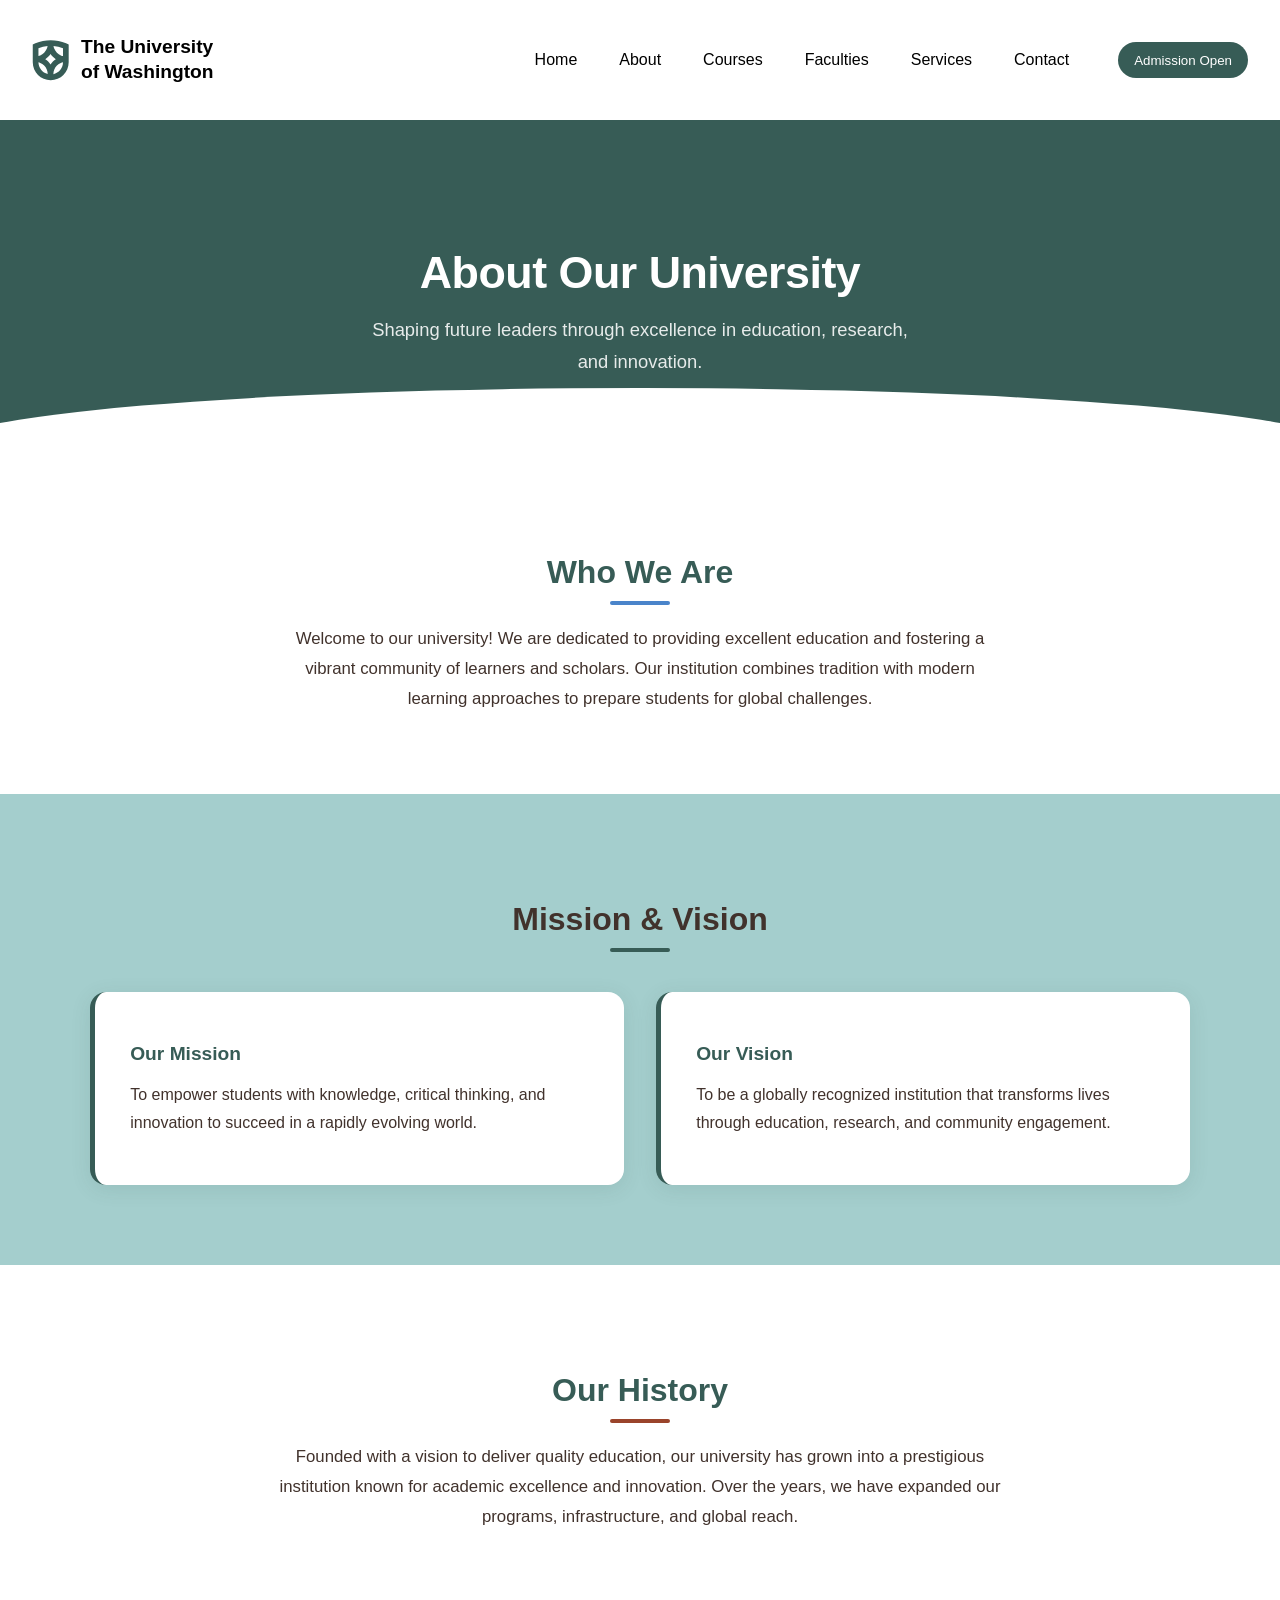
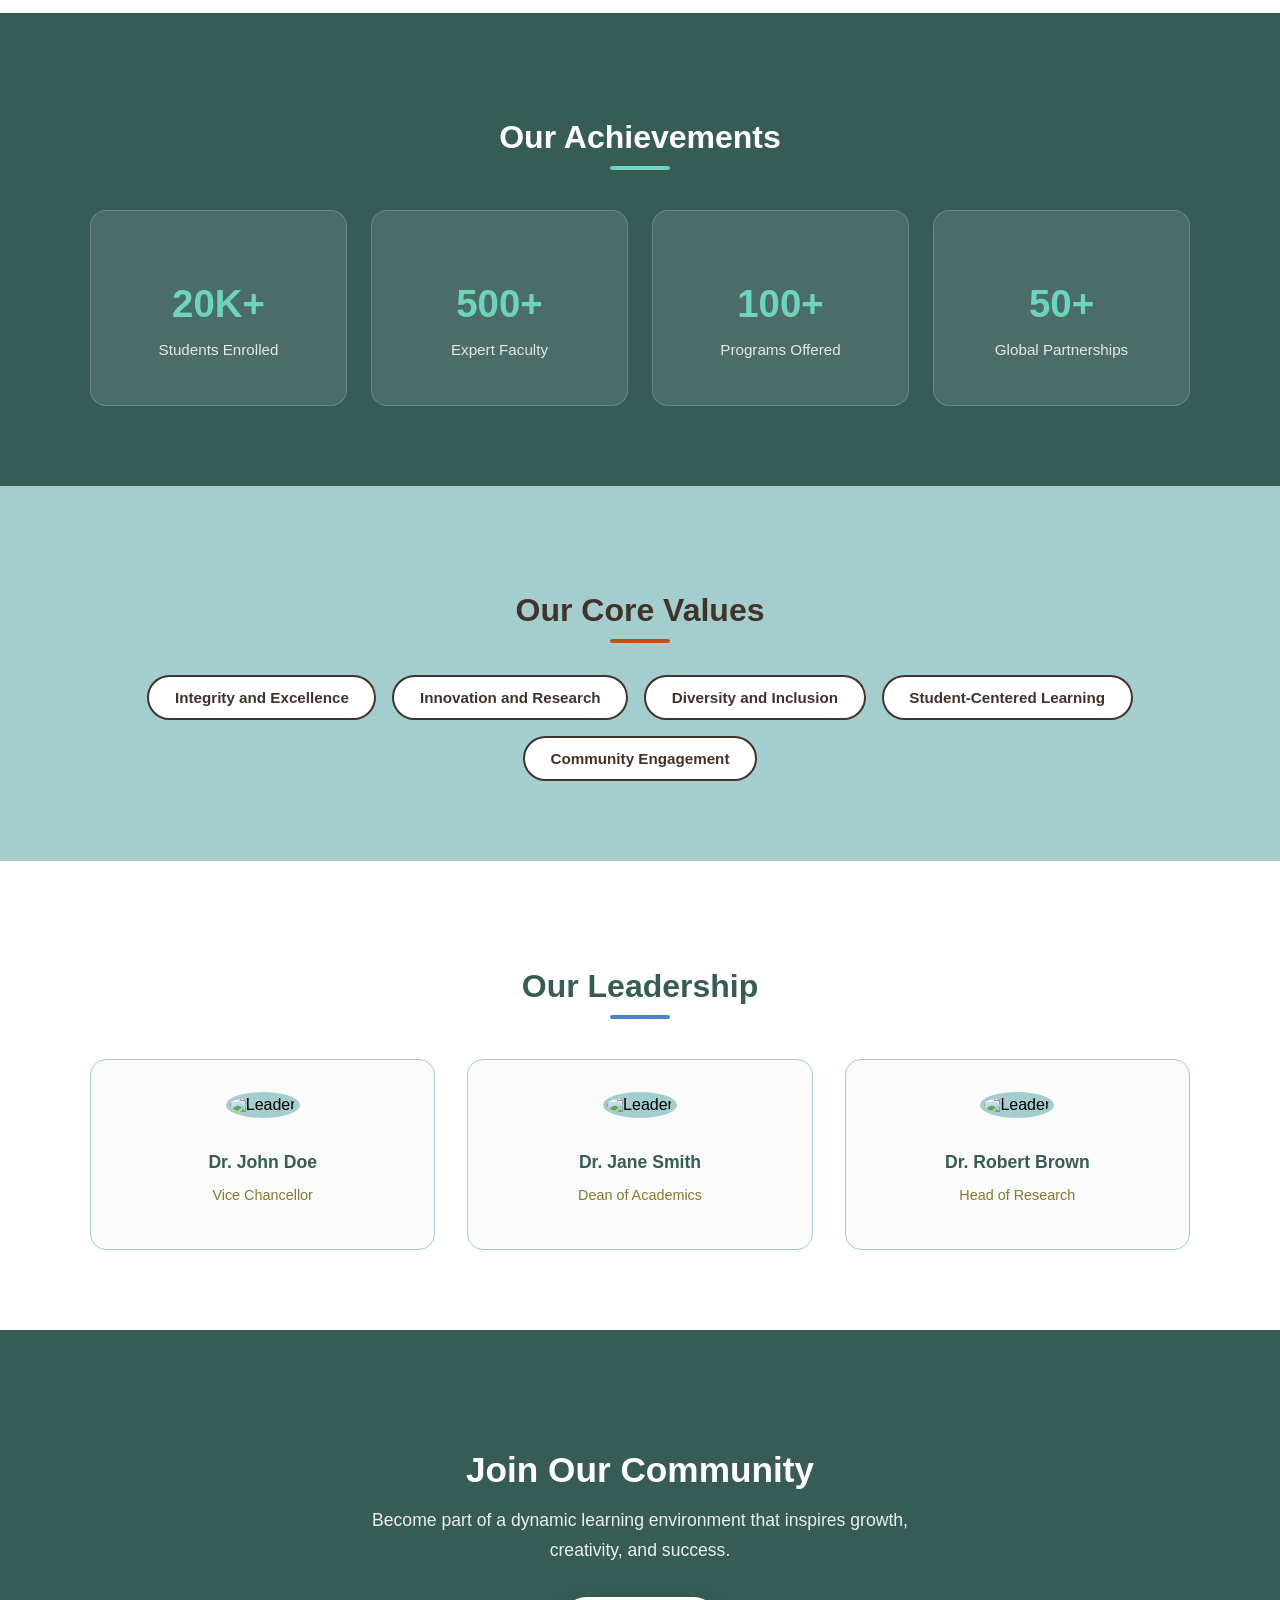
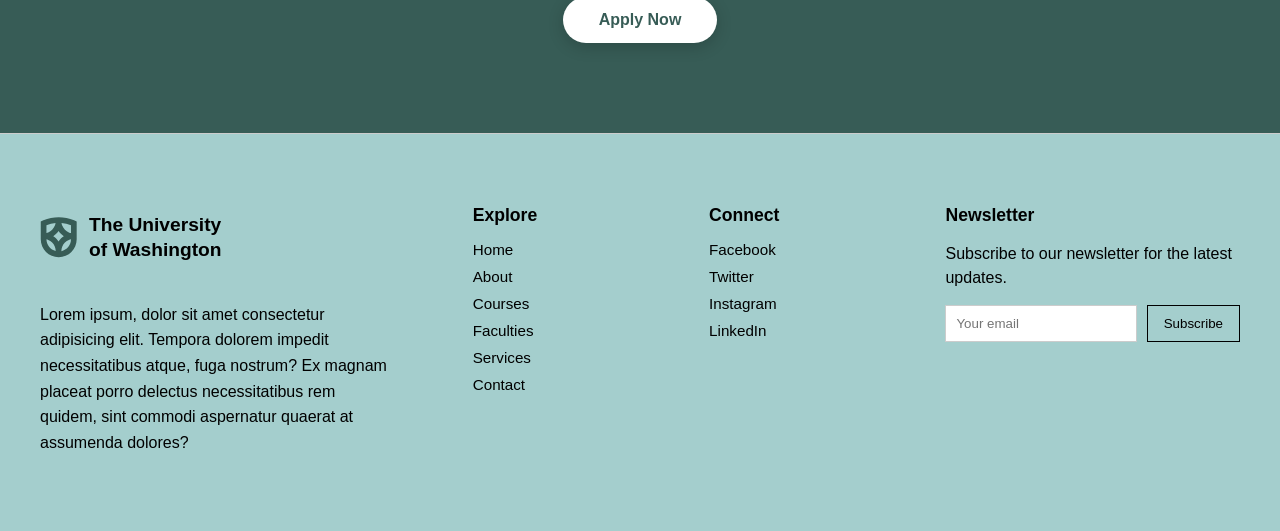
==== about.html @ 264a60ac "feat: add about and write css in about.css file" ====
<!DOCTYPE html>
<html lang="en">

<head>
    <meta charset="UTF-8">
    <meta name="viewport" content="width=device-width, initial-scale=1.0">
    <title>About Us</title>
    <link rel="stylesheet" href="about.css">
</head>

<body>
    <header>
        <nav>
            <div class="logoContainer">
                <a href="" class="logo">
                    <svg xmlns="http://www.w3.org/2000/svg" width="37" height="41" viewBox="0 0 37 41" fill="none"
                        id="Logo">
                        <g transform="translate(0, 0)
    rotate(0 18.5 20.5)" id="logogram" style="opacity: 1;">
                            <path fill="#375C56"
                                d="M6.44649 8.24049V15.9847C7.05349 15.8378 7.6496 15.6437 8.22926 15.4036C9.69678 14.7957 11.0302 13.9048 12.1534 12.7816C13.2766 11.6584 14.1675 10.325 14.7754 8.85746C15.1553 7.94029 15.42 6.98197 15.5651 6.00442C12.4602 6.30501 9.38828 7.05037 6.44649 8.24049ZM0.754395 4.49805V16.3243V22.0164V22.1943C0.754395 32.1165 8.7979 40.16 18.7201 40.16C28.6422 40.16 36.6857 32.1165 36.6857 22.1943V22.0164V16.3243V4.49805L34.0549 3.35287C24.2749 -0.904325 13.1652 -0.904325 3.38521 3.35287L0.754395 4.49805ZM6.44753 22.3563C6.52078 28.0198 10.43 32.7583 15.6961 34.0926C15.6936 32.5108 15.3808 30.9448 14.7754 29.4833C14.1675 28.0158 13.2766 26.6824 12.1534 25.5592C11.0302 24.436 9.69678 23.545 8.22926 22.9372C7.64993 22.6972 7.05418 22.5032 6.44753 22.3563ZM18.5422 24.4607C17.8615 23.4069 17.0696 22.4256 16.1783 21.5343C15.287 20.6429 14.3056 19.8511 13.2519 19.1704C14.3056 18.4897 15.287 17.6978 16.1783 16.8065C17.0696 15.9152 17.8615 14.9338 18.5422 13.88C19.2229 14.9338 20.0147 15.9152 20.9061 16.8065C21.7974 17.6978 22.7787 18.4897 23.8325 19.1704C22.7787 19.8511 21.7974 20.6429 20.9061 21.5343C20.0147 22.4256 19.2229 23.4069 18.5422 24.4607ZM21.3882 34.177C26.8584 32.9644 30.9556 28.1018 30.9934 22.2756C30.2635 22.4292 29.5476 22.6503 28.8551 22.9372C27.3876 23.545 26.0542 24.436 24.931 25.5592C23.8078 26.6824 22.9168 28.0158 22.309 29.4833C21.7011 30.9508 21.3882 32.5237 21.3882 34.1121V34.177ZM28.8551 15.4036C29.5476 15.6905 30.2636 15.9116 30.9936 16.0652V8.24049C27.938 7.00431 24.7419 6.24799 21.5145 5.97153C21.6585 6.96047 21.9248 7.93001 22.309 8.85746C22.9168 10.325 23.8078 11.6584 24.931 12.7816C26.0542 13.9048 27.3876 14.7957 28.8551 15.4036Z"
                                clip-rule="evenodd" fill-rule="evenodd"></path>
                        </g>
                        <g transform="" id="logotype" style="opacity: 1;"></g>
                    </svg>
                    <h3>The University <br>of Washington</h3>
                </a>
            </div>
            <div class="linksContainer">
                <div class="navLinks">
                    <a href="/index.html">Home</a>
                    <a href="/about.html">About</a>
                    <a href="/courses.html">Courses</a>
                    <a href="/faculties.html">Faculties</a>
                    <a href="/services.html">Services</a>
                    <a href="/contact.html">Contact</a>
                </div>
                <button class="admissionbtn">Admission Open</button>
            </div>
        </nav>
    </header>
    <main>

        <section class="about-hero">
            <div class="container">
                <h1>About Our University</h1>
                <p>
                    Shaping future leaders through excellence in education, research, and innovation.
                </p>
            </div>
        </section>

        <section class="about">
            <div class="container">
                <h2>Who We Are</h2>
                <p>
                    Welcome to our university! We are dedicated to providing excellent education
                    and fostering a vibrant community of learners and scholars. Our institution
                    combines tradition with modern learning approaches to prepare students for
                    global challenges.
                </p>
            </div>
        </section>

        <section class="mission-vision">
            <div class="container">
                <h2>Mission & Vision</h2>
                <div class="grid">
                    <div class="mission">
                        <h3>Our Mission</h3>
                        <p>
                            To empower students with knowledge, critical thinking, and innovation
                            to succeed in a rapidly evolving world.
                        </p>
                    </div>
                    <div class="vision">
                        <h3>Our Vision</h3>
                        <p>
                            To be a globally recognized institution that transforms lives through
                            education, research, and community engagement.
                        </p>
                    </div>
                </div>
            </div>
        </section>

        <section class="history">
            <div class="container">
                <h2>Our History</h2>
                <p>
                    Founded with a vision to deliver quality education, our university has grown
                    into a prestigious institution known for academic excellence and innovation.
                    Over the years, we have expanded our programs, infrastructure, and global reach.
                </p>
            </div>
        </section>

        <section class="achievements">
            <div class="container">
                <h2>Our Achievements</h2>
                <div class="stats">
                    <div>
                        <h3>20K+</h3>
                        <p>Students Enrolled</p>
                    </div>
                    <div>
                        <h3>500+</h3>
                        <p>Expert Faculty</p>
                    </div>
                    <div>
                        <h3>100+</h3>
                        <p>Programs Offered</p>
                    </div>
                    <div>
                        <h3>50+</h3>
                        <p>Global Partnerships</p>
                    </div>
                </div>
            </div>
        </section>

        <section class="values">
            <div class="container">
                <h2>Our Core Values</h2>
                <ul>
                    <li>Integrity and Excellence</li>
                    <li>Innovation and Research</li>
                    <li>Diversity and Inclusion</li>
                    <li>Student-Centered Learning</li>
                    <li>Community Engagement</li>
                </ul>
            </div>
        </section>

        <section class="leadership">
            <div class="container">
                <h2>Our Leadership</h2>
                <div class="team">
                    <div class="member">
                        <img src="https://images.pexels.com/photos/8197541/pexels-photo-8197541.jpeg" alt="Leader">
                        <h3>Dr. John Doe</h3>
                        <p>Vice Chancellor</p>
                    </div>
                    <div class="member">
                        <img src="https://images.pexels.com/photos/5212317/pexels-photo-5212317.jpeg" alt="Leader">
                        <h3>Dr. Jane Smith</h3>
                        <p>Dean of Academics</p>
                    </div>
                    <div class="member">
                        <img src="https://images.pexels.com/photos/6325958/pexels-photo-6325958.jpeg" alt="Leader">
                        <h3>Dr. Robert Brown</h3>
                        <p>Head of Research</p>
                    </div>
                </div>
            </div>
        </section>

        <section class="cta">
            <div class="container">
                <h2>Join Our Community</h2>
                <p>
                    Become part of a dynamic learning environment that inspires growth, creativity, and success.
                </p>
                <a href="#" class="btn">Apply Now</a>
            </div>
        </section>

    </main>
    <footer>
        <div class="logoContainer">
            <a href="" class="logo">
                <svg xmlns="http://www.w3.org/2000/svg" width="37" height="41" viewBox="0 0 37 41" fill="none"
                    id="Logo">
                    <g transform="translate(0, 0)
    rotate(0 18.5 20.5)" id="logogram" style="opacity: 1;">
                        <path fill="#375C56"
                            d="M6.44649 8.24049V15.9847C7.05349 15.8378 7.6496 15.6437 8.22926 15.4036C9.69678 14.7957 11.0302 13.9048 12.1534 12.7816C13.2766 11.6584 14.1675 10.325 14.7754 8.85746C15.1553 7.94029 15.42 6.98197 15.5651 6.00442C12.4602 6.30501 9.38828 7.05037 6.44649 8.24049ZM0.754395 4.49805V16.3243V22.0164V22.1943C0.754395 32.1165 8.7979 40.16 18.7201 40.16C28.6422 40.16 36.6857 32.1165 36.6857 22.1943V22.0164V16.3243V4.49805L34.0549 3.35287C24.2749 -0.904325 13.1652 -0.904325 3.38521 3.35287L0.754395 4.49805ZM6.44753 22.3563C6.52078 28.0198 10.43 32.7583 15.6961 34.0926C15.6936 32.5108 15.3808 30.9448 14.7754 29.4833C14.1675 28.0158 13.2766 26.6824 12.1534 25.5592C11.0302 24.436 9.69678 23.545 8.22926 22.9372C7.64993 22.6972 7.05418 22.5032 6.44753 22.3563ZM18.5422 24.4607C17.8615 23.4069 17.0696 22.4256 16.1783 21.5343C15.287 20.6429 14.3056 19.8511 13.2519 19.1704C14.3056 18.4897 15.287 17.6978 16.1783 16.8065C17.0696 15.9152 17.8615 14.9338 18.5422 13.88C19.2229 14.9338 20.0147 15.9152 20.9061 16.8065C21.7974 17.6978 22.7787 18.4897 23.8325 19.1704C22.7787 19.8511 21.7974 20.6429 20.9061 21.5343C20.0147 22.4256 19.2229 23.4069 18.5422 24.4607ZM21.3882 34.177C26.8584 32.9644 30.9556 28.1018 30.9934 22.2756C30.2635 22.4292 29.5476 22.6503 28.8551 22.9372C27.3876 23.545 26.0542 24.436 24.931 25.5592C23.8078 26.6824 22.9168 28.0158 22.309 29.4833C21.7011 30.9508 21.3882 32.5237 21.3882 34.1121V34.177ZM28.8551 15.4036C29.5476 15.6905 30.2636 15.9116 30.9936 16.0652V8.24049C27.938 7.00431 24.7419 6.24799 21.5145 5.97153C21.6585 6.96047 21.9248 7.93001 22.309 8.85746C22.9168 10.325 23.8078 11.6584 24.931 12.7816C26.0542 13.9048 27.3876 14.7957 28.8551 15.4036Z"
                            clip-rule="evenodd" fill-rule="evenodd"></path>
                    </g>
                    <g transform="" id="logotype" style="opacity: 1;"></g>
                </svg>
                <h3>The University <br>of Washington</h3>
            </a>
            <p>Lorem ipsum, dolor sit amet consectetur adipisicing elit. Tempora dolorem impedit necessitatibus atque,
                fuga nostrum? Ex magnam placeat porro delectus necessitatibus rem quidem, sint commodi aspernatur
                quaerat at assumenda dolores?</p>
        </div>
        <div class="column1">
            <h1>Explore</h1>
            <a href="">Home</a>
            <a href="">About</a>
            <a href="">Courses</a>
            <a href="">Faculties</a>
            <a href="">Services</a>
            <a href="">Contact</a>
        </div>
        <div class="column2">
            <h1>Connect</h1>
            <a href="">Facebook</a>
            <a href="">Twitter</a>
            <a href="">Instagram</a>
            <a href="">LinkedIn</a>
        </div>
        <div class="column3">
            <h1>Newsletter</h1>
            <p>Subscribe to our newsletter for the latest updates.</p>
            <form>
                <input type="email" placeholder="Your email">
                <button type="submit">Subscribe</button>
            </form>
        </div>
    </footer>
</body>

</html>
---- about.css ----
:root {
    --color-9a442b: #9a442b;
    --color-be8770: #be8770;
    --color-4a84ca: #4a84ca;
    --color-6cd5bf: #6cd5bf;
    --color-375c56: #375c56;
    --color-c35308: #c35308;
    --color-817b2e: #817b2e;
    --color-41322c: #41322c;
    --color-a4cecd: #a4cecd;
}

body {
    font-family: 'Poppins', sans-serif;
    margin: 0;
    padding: 0;
}

header {
    width: 100%;
}

nav {
    display: flex;
    justify-content: space-between;
    align-items: center;
    padding: 1rem 2rem;
}

.logo {
    display: flex;
    align-items: center;
    gap: 0.5rem;
    width: 100%;
    font: medium;
    text-decoration: none;
    color: black;
}

.linksContainer {
    display: flex;
    gap: 2rem;
}

.navLinks {
    display: flex;
    gap: 0.5rem;
}

.navLinks a {
    text-decoration: none;
    color: black;
    border: 1px solid white;
    border-radius: 50px;
    padding: 0.5rem 1rem;
    transition: all 0.3s ease;
}

.navLinks a:hover {
    background: white;
    color: var(--color-375c56);
}

.admissionbtn {
    background: var(--color-375c56);
    color: white;
    border: none;
    border-radius: 50px;
    padding: 0.5rem 1rem;
    cursor: pointer;
    transition: all 0.3s ease;
}

footer {
    background: var(--color-a4cecd);
}

footer {
    padding: 60px 40px;
    display: grid;
    grid-template-columns: 2fr 1fr 1fr 1.5fr;
    gap: 40px;
    border-top: 1px solid #ccc;
}

.logoContainer .logo {
    display: flex;
    align-items: center;
    gap: 12px;
    text-decoration: none;
}

.logoContainer h3 {
    font-size: 1.2rem;
    line-height: 1.3;
}

.logoContainer p {
    margin-top: 20px;
    line-height: 1.6;
    max-width: 350px;
}

footer h1 {
    font-size: 1.1rem;
    margin-bottom: 15px;
}

footer a {
    display: block;
    margin-bottom: 10px;
    text-decoration: none;
    font-size: 0.95rem;
    color: black;
}

.column3 p {
    margin-bottom: 15px;
    line-height: 1.5;
}

.column3 form {
    display: flex;
    gap: 10px;
}

.column3 input {
    flex: 1;
    padding: 10px;
    border: 1px solid #ccc;
    outline: none;
}

.column3 button {
    padding: 10px 16px;
    border: 1px solid #000;
    background: transparent;
    cursor: pointer;
}

@media (max-width: 900px) {
    footer {
        grid-template-columns: 1fr 1fr;
    }
}

@media (max-width: 600px) {
    footer {
        grid-template-columns: 1fr;
    }
}

main {
    padding: 0;
    overflow: hidden;
}

.container {
    max-width: 1100px;
    margin: 0 auto;
    padding: 0 2rem;
}

.about-hero {
    background: var(--color-375c56);
    color: #fff;
    padding: 90px 0 70px;
    text-align: center;
    position: relative;
}

.about-hero::after {
    content: '';
    position: absolute;
    bottom: -1px;
    left: 0;
    width: 100%;
    height: 60px;
    background: #fff;
    clip-path: ellipse(55% 100% at 50% 100%);
}

.about-hero h1 {
    font-size: 2.8rem;
    font-weight: 700;
    margin-bottom: 1rem;
    letter-spacing: -0.5px;
}

.about-hero p {
    font-size: 1.15rem;
    opacity: 0.88;
    max-width: 560px;
    margin: 0 auto;
    line-height: 1.7;
}

.about {
    background: #fff;
    padding: 80px 0;
    text-align: center;
}

.about h2 {
    font-size: 2rem;
    color: var(--color-375c56);
    margin-bottom: 1.2rem;
    position: relative;
    display: inline-block;
}

.about h2::after {
    content: '';
    display: block;
    width: 60px;
    height: 4px;
    background: var(--color-4a84ca);
    border-radius: 2px;
    margin: 10px auto 0;
}

.about p {
    font-size: 1.05rem;
    color: var(--color-41322c);
    max-width: 700px;
    margin: 0 auto;
    line-height: 1.8;
}

.mission-vision {
    background: var(--color-a4cecd);
    padding: 80px 0;
}

.mission-vision h2 {
    font-size: 2rem;
    color: var(--color-41322c);
    text-align: center;
    margin-bottom: 2.5rem;
}

.mission-vision h2::after {
    content: '';
    display: block;
    width: 60px;
    height: 4px;
    background: var(--color-375c56);
    border-radius: 2px;
    margin: 10px auto 0;
}

.mission-vision .grid {
    display: grid;
    grid-template-columns: 1fr 1fr;
    gap: 2rem;
}

.mission-vision .mission,
.mission-vision .vision {
    background: #fff;
    border-radius: 16px;
    padding: 2rem 2.2rem;
    box-shadow: 0 4px 20px rgba(55, 92, 86, 0.12);
    border-left: 5px solid var(--color-375c56);
    transition: transform 0.25s ease, box-shadow 0.25s ease;
}

.mission-vision .mission:hover,
.mission-vision .vision:hover {
    transform: translateY(-4px);
    box-shadow: 0 8px 28px rgba(55, 92, 86, 0.2);
}

.mission-vision h3 {
    font-size: 1.2rem;
    color: var(--color-375c56);
    margin-bottom: 0.8rem;
}

.mission-vision p {
    color: var(--color-41322c);
    line-height: 1.75;
}

.history {
    background: #fff;
    padding: 80px 0;
    text-align: center;
}

.history h2 {
    font-size: 2rem;
    color: var(--color-375c56);
    margin-bottom: 1.2rem;
}

.history h2::after {
    content: '';
    display: block;
    width: 60px;
    height: 4px;
    background: var(--color-9a442b);
    border-radius: 2px;
    margin: 10px auto 0;
}

.history p {
    font-size: 1.05rem;
    color: var(--color-41322c);
    max-width: 760px;
    margin: 0 auto;
    line-height: 1.8;
}

.achievements {
    background: var(--color-375c56);
    padding: 80px 0;
    text-align: center;
}

.achievements h2 {
    font-size: 2rem;
    color: #fff;
    margin-bottom: 2.5rem;
}

.achievements h2::after {
    content: '';
    display: block;
    width: 60px;
    height: 4px;
    background: var(--color-6cd5bf);
    border-radius: 2px;
    margin: 10px auto 0;
}

.achievements .stats {
    display: grid;
    grid-template-columns: repeat(4, 1fr);
    gap: 1.5rem;
}

.achievements .stats>div {
    background: rgba(255, 255, 255, 0.1);
    border: 1px solid rgba(255, 255, 255, 0.2);
    border-radius: 16px;
    padding: 2rem 1rem;
    backdrop-filter: blur(6px);
    transition: background 0.25s ease, transform 0.25s ease;
}

.achievements .stats>div:hover {
    background: rgba(255, 255, 255, 0.2);
    transform: translateY(-4px);
}

.achievements .stats h3 {
    font-size: 2.4rem;
    font-weight: 700;
    color: var(--color-6cd5bf);
    margin-bottom: 0.4rem;
}

.achievements .stats p {
    color: rgba(255, 255, 255, 0.85);
    font-size: 0.95rem;
}

.values {
    background: var(--color-a4cecd);
    padding: 80px 0;
    text-align: center;
}

.values h2 {
    font-size: 2rem;
    color: var(--color-41322c);
    margin-bottom: 2rem;
}

.values h2::after {
    content: '';
    display: block;
    width: 60px;
    height: 4px;
    background: var(--color-c35308);
    border-radius: 2px;
    margin: 10px auto 0;
}

.values ul {
    list-style: none;
    padding: 0;
    margin: 0;
    display: flex;
    flex-wrap: wrap;
    gap: 1rem;
    justify-content: center;
}

.values ul li {
    background: #fff;
    color: var(--color-41322c);
    padding: 0.75rem 1.6rem;
    border-radius: 50px;
    font-weight: 600;
    font-size: 0.95rem;
    border: 2px solid var(--color-41322c);
    transition: all 0.25s ease;
    cursor: default;
}

.values ul li:hover {
    background: var(--color-41322c);
    color: #fff;
}

.leadership {
    background: #fff;
    padding: 80px 0;
    text-align: center;
}

.leadership h2 {
    font-size: 2rem;
    color: var(--color-375c56);
    margin-bottom: 2.5rem;
}

.leadership h2::after {
    content: '';
    display: block;
    width: 60px;
    height: 4px;
    background: var(--color-4a84ca);
    border-radius: 2px;
    margin: 10px auto 0;
}

.leadership .team {
    display: grid;
    grid-template-columns: repeat(3, 1fr);
    gap: 2rem;
}

.leadership .member {
    border-radius: 16px;
    padding: 2rem 1.5rem;
    border: 1px solid var(--color-a4cecd);
    transition: box-shadow 0.25s ease, transform 0.25s ease;
    background: #fafafa;
}

.leadership .member:hover {
    box-shadow: 0 8px 28px rgba(74, 132, 202, 0.18);
    transform: translateY(-4px);
}

.leadership .member img {
    width: 100px;
    height: 100px;
    border-radius: 50%;
    object-fit: cover;
    border: 4px solid var(--color-a4cecd);
    margin-bottom: 1rem;
    background: var(--color-a4cecd);
}

.leadership .member h3 {
    font-size: 1.1rem;
    color: var(--color-375c56);
    margin-bottom: 0.3rem;
}

.leadership .member p {
    font-size: 0.9rem;
    color: var(--color-817b2e);
    font-weight: 500;
}

.cta {
    background: var(--color-375c56);
    padding: 90px 0;
    text-align: center;
    color: #fff;
}

.cta h2 {
    font-size: 2.2rem;
    margin-bottom: 1rem;
}

.cta p {
    font-size: 1.1rem;
    opacity: 0.9;
    max-width: 560px;
    margin: 0 auto 2rem;
    line-height: 1.7;
}

.cta .btn {
    display: inline-block;
    background: #fff;
    color: var(--color-375c56);
    font-weight: 700;
    font-size: 1rem;
    padding: 0.85rem 2.2rem;
    border-radius: 50px;
    text-decoration: none;
    transition: all 0.25s ease;
    box-shadow: 0 4px 16px rgba(0, 0, 0, 0.18);
}

.cta .btn:hover {
    background: var(--color-41322c);
    color: #fff;
    transform: translateY(-2px);
    box-shadow: 0 8px 24px rgba(0, 0, 0, 0.25);
}

@media (max-width: 900px) {
    .mission-vision .grid {
        grid-template-columns: 1fr;
    }

    .achievements .stats {
        grid-template-columns: repeat(2, 1fr);
    }

    .leadership .team {
        grid-template-columns: repeat(2, 1fr);
    }
}

@media (max-width: 600px) {
    .about-hero h1 {
        font-size: 2rem;
    }

    .achievements .stats {
        grid-template-columns: 1fr 1fr;
    }

    .leadership .team {
        grid-template-columns: 1fr;
    }
}
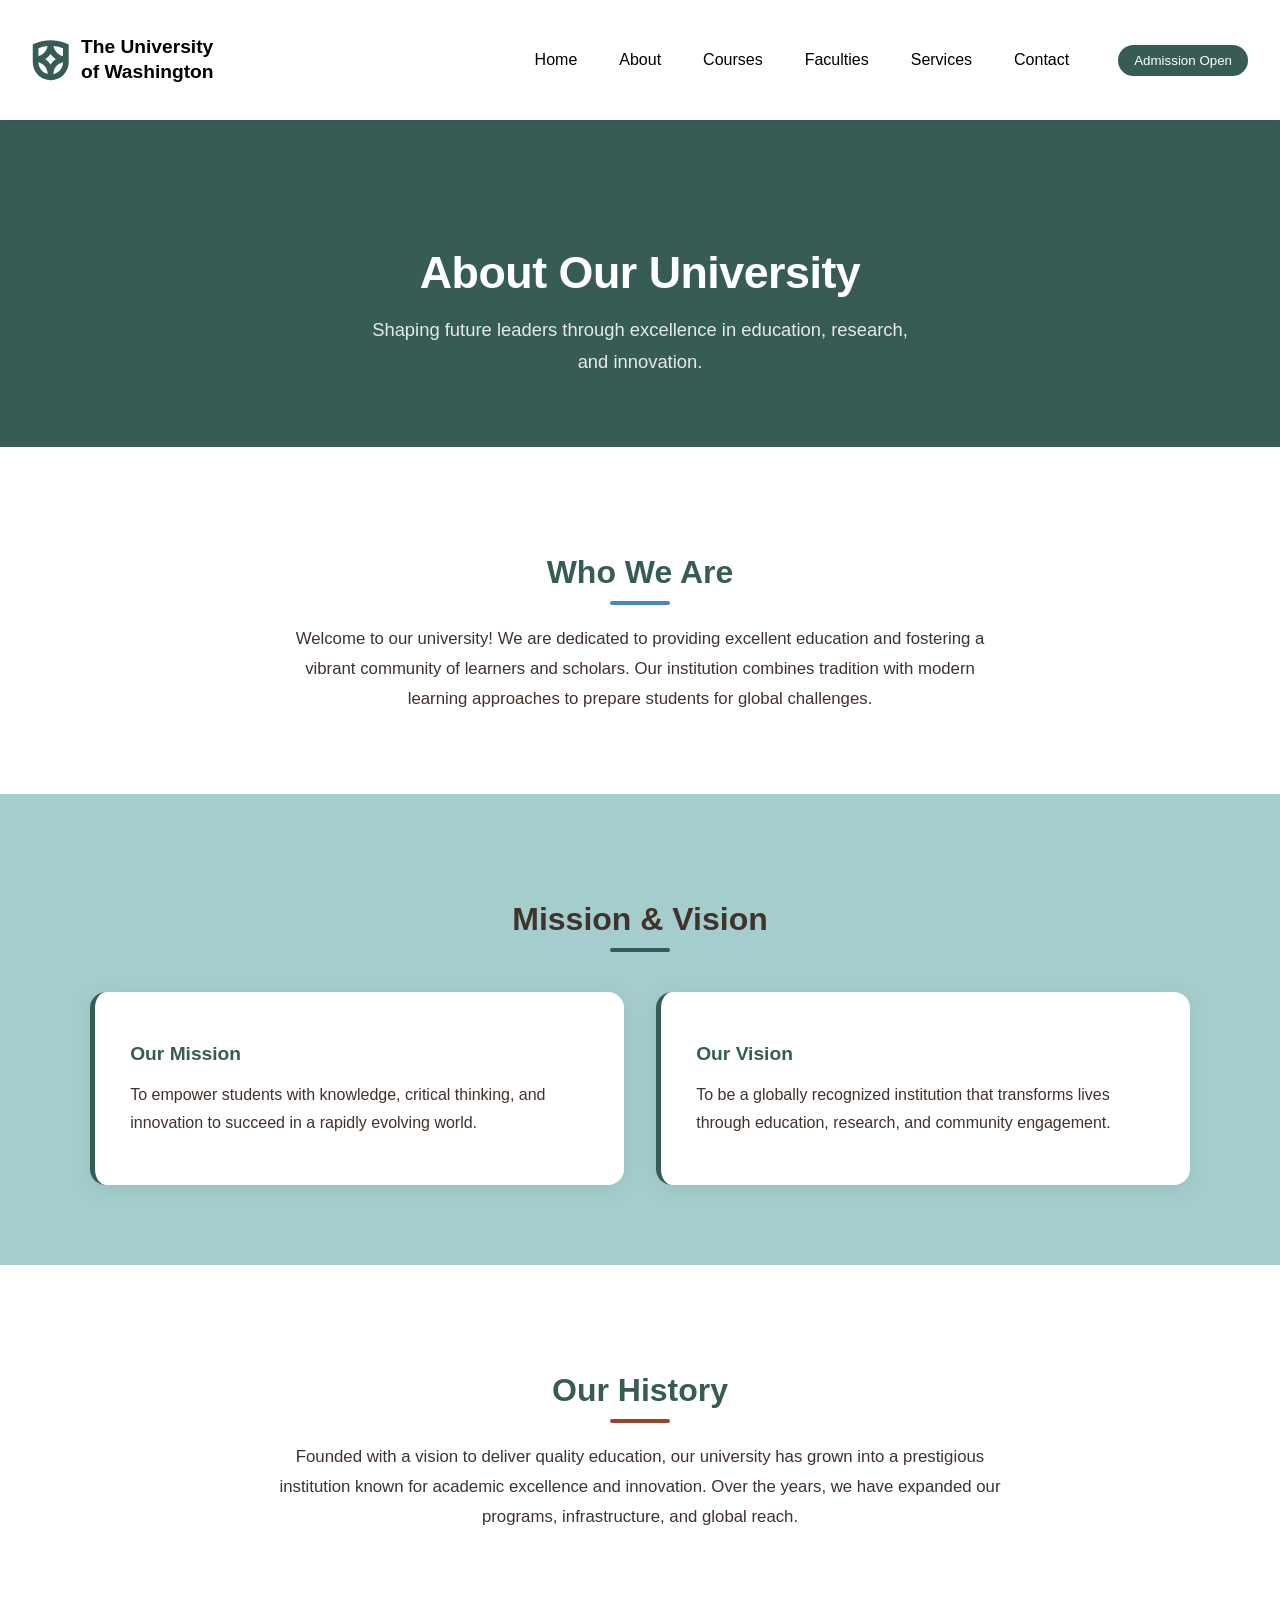
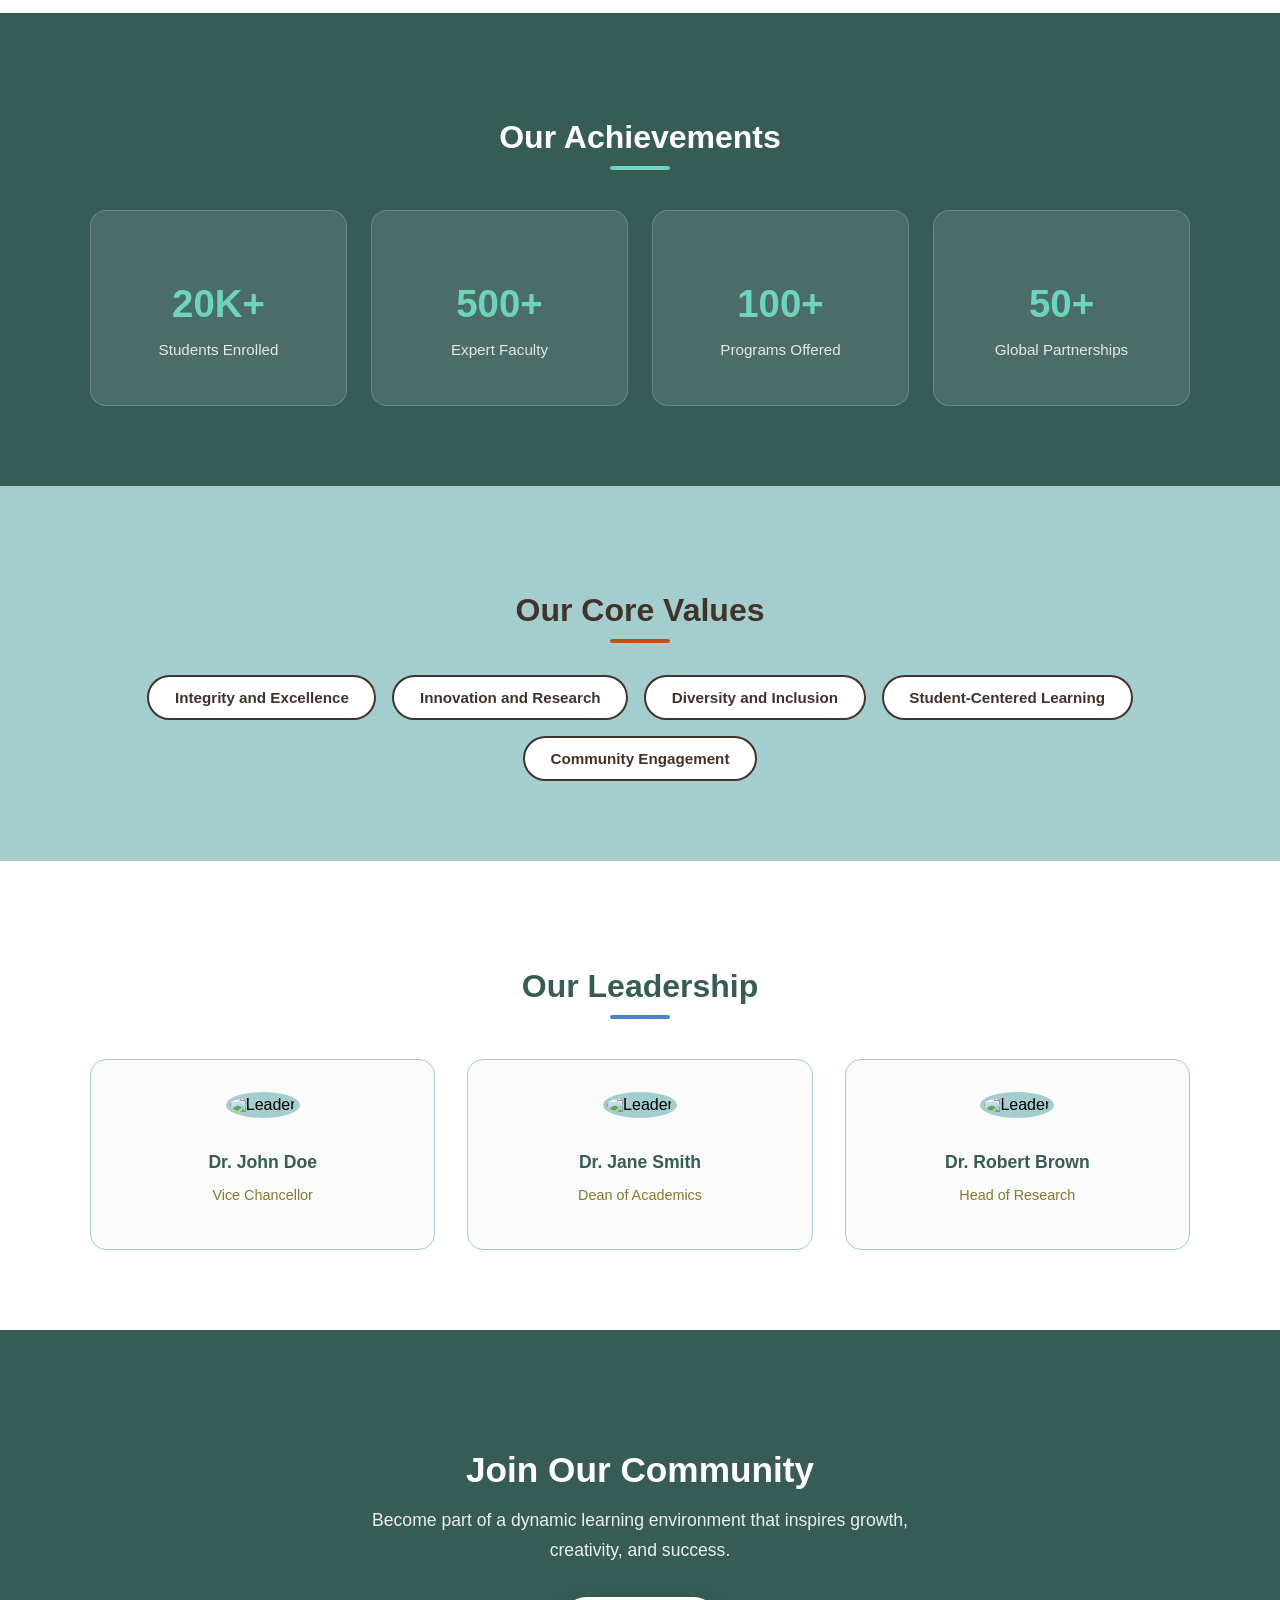
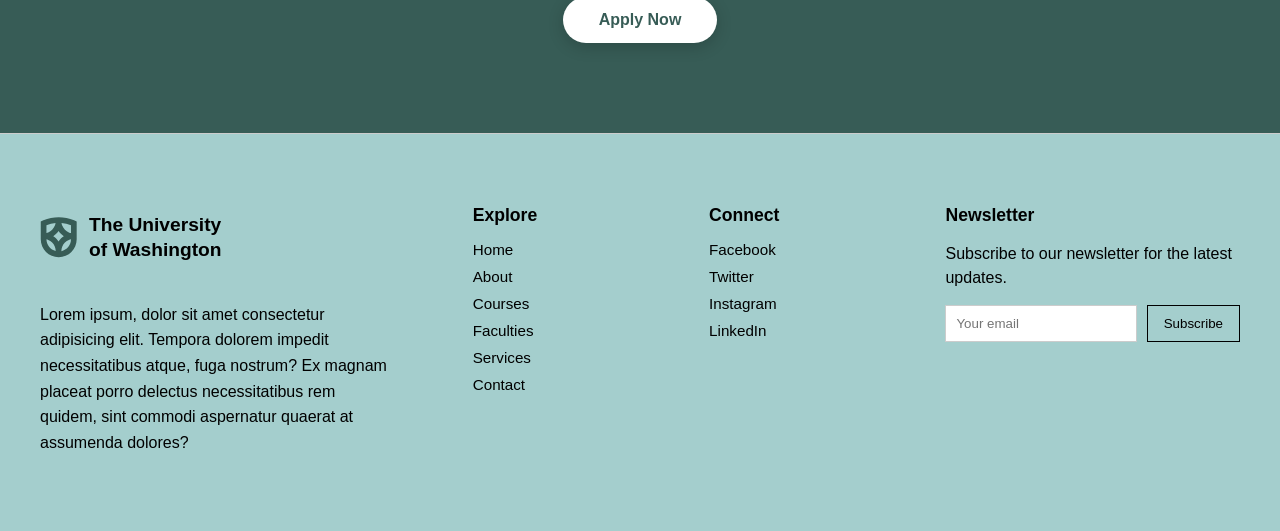
==== commit 566d0eff: "feat: implement sticky header and responsive navigation layout" ====
--- a/about.html
+++ b/about.html
@@ -10,25 +10,21 @@
 
 <body>
     <header>
-        <nav>
+        <nav id="mainNav">
             <div class="logoContainer">
                 <a href="" class="logo">
-                    <svg xmlns="http://www.w3.org/2000/svg" width="37" height="41" viewBox="0 0 37 41" fill="none"
-                        id="Logo">
-                        <g transform="translate(0, 0)
-    rotate(0 18.5 20.5)" id="logogram" style="opacity: 1;">
-                            <path fill="#375C56"
-                                d="M6.44649 8.24049V15.9847C7.05349 15.8378 7.6496 15.6437 8.22926 15.4036C9.69678 14.7957 11.0302 13.9048 12.1534 12.7816C13.2766 11.6584 14.1675 10.325 14.7754 8.85746C15.1553 7.94029 15.42 6.98197 15.5651 6.00442C12.4602 6.30501 9.38828 7.05037 6.44649 8.24049ZM0.754395 4.49805V16.3243V22.0164V22.1943C0.754395 32.1165 8.7979 40.16 18.7201 40.16C28.6422 40.16 36.6857 32.1165 36.6857 22.1943V22.0164V16.3243V4.49805L34.0549 3.35287C24.2749 -0.904325 13.1652 -0.904325 3.38521 3.35287L0.754395 4.49805ZM6.44753 22.3563C6.52078 28.0198 10.43 32.7583 15.6961 34.0926C15.6936 32.5108 15.3808 30.9448 14.7754 29.4833C14.1675 28.0158 13.2766 26.6824 12.1534 25.5592C11.0302 24.436 9.69678 23.545 8.22926 22.9372C7.64993 22.6972 7.05418 22.5032 6.44753 22.3563ZM18.5422 24.4607C17.8615 23.4069 17.0696 22.4256 16.1783 21.5343C15.287 20.6429 14.3056 19.8511 13.2519 19.1704C14.3056 18.4897 15.287 17.6978 16.1783 16.8065C17.0696 15.9152 17.8615 14.9338 18.5422 13.88C19.2229 14.9338 20.0147 15.9152 20.9061 16.8065C21.7974 17.6978 22.7787 18.4897 23.8325 19.1704C22.7787 19.8511 21.7974 20.6429 20.9061 21.5343C20.0147 22.4256 19.2229 23.4069 18.5422 24.4607ZM21.3882 34.177C26.8584 32.9644 30.9556 28.1018 30.9934 22.2756C30.2635 22.4292 29.5476 22.6503 28.8551 22.9372C27.3876 23.545 26.0542 24.436 24.931 25.5592C23.8078 26.6824 22.9168 28.0158 22.309 29.4833C21.7011 30.9508 21.3882 32.5237 21.3882 34.1121V34.177ZM28.8551 15.4036C29.5476 15.6905 30.2636 15.9116 30.9936 16.0652V8.24049C27.938 7.00431 24.7419 6.24799 21.5145 5.97153C21.6585 6.96047 21.9248 7.93001 22.309 8.85746C22.9168 10.325 23.8078 11.6584 24.931 12.7816C26.0542 13.9048 27.3876 14.7957 28.8551 15.4036Z"
-                                clip-rule="evenodd" fill-rule="evenodd"></path>
+                    <svg xmlns="http://www.w3.org/2000/svg" width="37" height="41" viewBox="0 0 37 41" fill="none" id="Logo">
+                        <g transform="translate(0, 0) rotate(0 18.5 20.5)" id="logogram" style="opacity: 1;">
+                            <path fill="#375C56" d="M6.44649 8.24049V15.9847C7.05349 15.8378 7.6496 15.6437 8.22926 15.4036C9.69678 14.7957 11.0302 13.9048 12.1534 12.7816C13.2766 11.6584 14.1675 10.325 14.7754 8.85746C15.1553 7.94029 15.42 6.98197 15.5651 6.00442C12.4602 6.30501 9.38828 7.05037 6.44649 8.24049ZM0.754395 4.49805V16.3243V22.0164V22.1943C0.754395 32.1165 8.7979 40.16 18.7201 40.16C28.6422 40.16 36.6857 32.1165 36.6857 22.1943V22.0164V16.3243V4.49805L34.0549 3.35287C24.2749 -0.904325 13.1652 -0.904325 3.38521 3.35287L0.754395 4.49805ZM6.44753 22.3563C6.52078 28.0198 10.43 32.7583 15.6961 34.0926C15.6936 32.5108 15.3808 30.9448 14.7754 29.4833C14.1675 28.0158 13.2766 26.6824 12.1534 25.5592C11.0302 24.436 9.69678 23.545 8.22926 22.9372C7.64993 22.6972 7.05418 22.5032 6.44753 22.3563ZM18.5422 24.4607C17.8615 23.4069 17.0696 22.4256 16.1783 21.5343C15.287 20.6429 14.3056 19.8511 13.2519 19.1704C14.3056 18.4897 15.287 17.6978 16.1783 16.8065C17.0696 15.9152 17.8615 14.9338 18.5422 13.88C19.2229 14.9338 20.0147 15.9152 20.9061 16.8065C21.7974 17.6978 22.7787 18.4897 23.8325 19.1704C22.7787 19.8511 21.7974 20.6429 20.9061 21.5343C20.0147 22.4256 19.2229 23.4069 18.5422 24.4607ZM21.3882 34.177C26.8584 32.9644 30.9556 28.1018 30.9934 22.2756C30.2635 22.4292 29.5476 22.6503 28.8551 22.9372C27.3876 23.545 26.0542 24.436 24.931 25.5592C23.8078 26.6824 22.9168 28.0158 22.309 29.4833C21.7011 30.9508 21.3882 32.5237 21.3882 34.1121V34.177ZM28.8551 15.4036C29.5476 15.6905 30.2636 15.9116 30.9936 16.0652V8.24049C27.938 7.00431 24.7419 6.24799 21.5145 5.97153C21.6585 6.96047 21.9248 7.93001 22.309 8.85746C22.9168 10.325 23.8078 11.6584 24.931 12.7816C26.0542 13.9048 27.3876 14.7957 28.8551 15.4036Z" clip-rule="evenodd" fill-rule="evenodd"></path>
                         </g>
-                        <g transform="" id="logotype" style="opacity: 1;"></g>
+                        <g id="logotype" style="opacity: 1;"></g>
                     </svg>
                     <h3>The University <br>of Washington</h3>
                 </a>
             </div>
             <div class="linksContainer">
                 <div class="navLinks">
-                    <a href="/index.html">Home</a>
+                    <a href="/">Home</a>
                     <a href="/about.html">About</a>
                     <a href="/courses.html">Courses</a>
                     <a href="/faculties.html">Faculties</a>
--- a/about.css
+++ b/about.css
@@ -18,6 +18,11 @@
 
 header {
     width: 100%;
+    position: sticky;
+    top: 0;
+    z-index: 1000;
+    background: white;
+    box-shadow: 0 1px 6px rgba(0, 0, 0, 0.07);
 }
 
 nav {
@@ -25,20 +30,22 @@
     justify-content: space-between;
     align-items: center;
     padding: 1rem 2rem;
+    position: relative;
 }
 
 .logo {
     display: flex;
     align-items: center;
     gap: 0.5rem;
-    width: 100%;
     font: medium;
     text-decoration: none;
     color: black;
+    white-space: nowrap;
 }
 
 .linksContainer {
     display: flex;
+    align-items: center;
     gap: 2rem;
 }
 
@@ -69,6 +76,11 @@
     padding: 0.5rem 1rem;
     cursor: pointer;
     transition: all 0.3s ease;
+    white-space: nowrap;
+}
+
+.admissionbtn:hover {
+    background: #2f4e47;
 }
 
 footer {
@@ -167,17 +179,6 @@
     padding: 90px 0 70px;
     text-align: center;
     position: relative;
-}
-
-.about-hero::after {
-    content: '';
-    position: absolute;
-    bottom: -1px;
-    left: 0;
-    width: 100%;
-    height: 60px;
-    background: #fff;
-    clip-path: ellipse(55% 100% at 50% 100%);
 }
 
 .about-hero h1 {
@@ -544,4 +545,27 @@
     .leadership .team {
         grid-template-columns: 1fr;
     }
+}
+
+@media (max-width: 720px) {
+    nav {
+        display: flex;
+        flex-direction: column;
+        gap: 1rem;
+    }
+
+    .linksContainer {
+        flex-direction: column;
+        width: 100%;
+        gap: 1.5rem;
+    }
+
+    .navLinks {
+        flex-wrap: wrap;
+        justify-content: center;
+    }
+
+    .admissionbtn {
+        width: 100%;
+    }
 }
